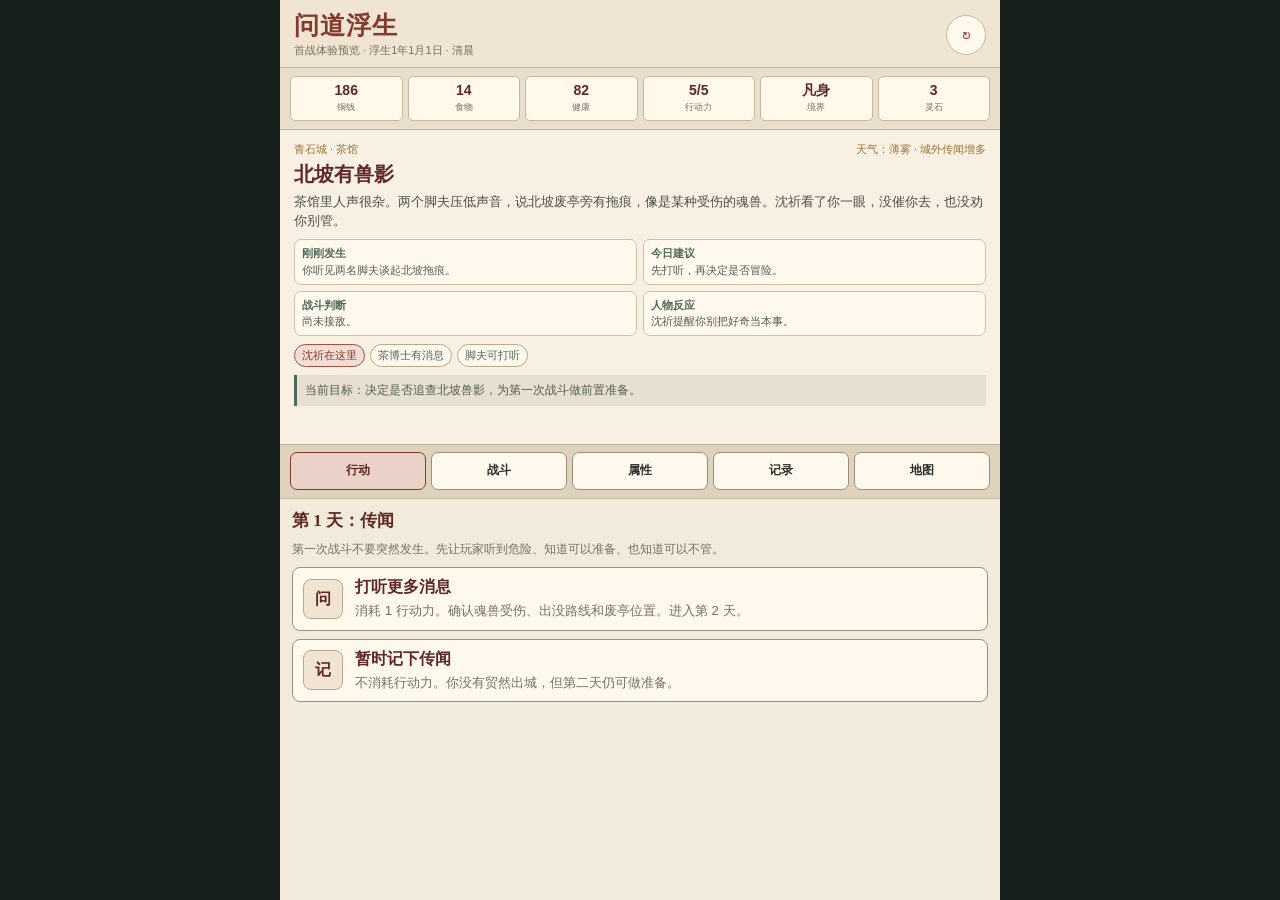
==== wendao-combat-preview.html @ 8205c3b3 "Add combat preview page" ====
<!doctype html>
<html lang="zh-CN">
<head>
<meta charset="utf-8">
<meta name="viewport" content="width=device-width,initial-scale=1,viewport-fit=cover">
<title>问道浮生 · 首战体验预览</title>
<style>
:root{
  --paper:#f2eadb;
  --paper2:#e4d7c1;
  --ink:#2b302c;
  --muted:#746f63;
  --red:#843a31;
  --red2:#5f2823;
  --green:#50675a;
  --line:#c6b89f;
  --gold:#9b743a;
  --good:#43634f;
  --bad:#8a3d35;
  --safe-bottom:env(safe-area-inset-bottom,0px)
}
*{box-sizing:border-box}
html,body{height:100%;overflow:hidden}
body{
  margin:0;
  background:#17201c;
  color:var(--ink);
  font-family:"Microsoft YaHei","PingFang SC",sans-serif
}
button{font:inherit}
.shell{
  width:min(100vw,720px);
  height:100dvh;
  margin:auto;
  display:grid;
  grid-template-rows:auto auto minmax(188px,35dvh) auto 1fr;
  background:var(--paper);
  overflow:hidden
}
.top{
  display:flex;
  align-items:center;
  justify-content:space-between;
  gap:12px;
  padding:12px 14px 9px;
  border-bottom:1px solid var(--line);
  background:#efe5d2
}
.brand h1{
  margin:0;
  color:var(--red);
  font:700 25px/1.1 serif;
  letter-spacing:1px
}
.brand p{
  margin:3px 0 0;
  color:var(--muted);
  font-size:11px
}
.menu{
  width:40px;
  height:40px;
  border:1px solid var(--line);
  border-radius:50%;
  background:#fff9ed;
  color:var(--red);
  font-size:18px
}
.status{
  display:grid;
  grid-template-columns:repeat(6,1fr);
  gap:5px;
  padding:8px 10px;
  border-bottom:1px solid var(--line);
  background:#eadfcd
}
.stat{
  min-width:0;
  padding:6px 2px;
  border:1px solid var(--line);
  border-radius:5px;
  background:#fff8eb;
  text-align:center
}
.stat b{
  display:block;
  color:var(--red2);
  font-size:14px;
  line-height:1.1;
  white-space:nowrap
}
.stat span{
  display:block;
  margin-top:3px;
  color:var(--muted);
  font-size:9px
}
.scene{
  min-height:0;
  padding:12px 14px 11px;
  border-bottom:1px solid var(--line);
  background:#f8f0e3;
  overflow:hidden
}
.scene-head{
  display:flex;
  justify-content:space-between;
  gap:8px;
  margin-bottom:5px;
  color:var(--gold);
  font-size:11px
}
.scene h2{
  margin:0 0 6px;
  color:var(--red2);
  font:600 20px/1.2 serif
}
.scene-text{
  max-height:58px;
  overflow:hidden;
  color:#4a4e48;
  font-size:13px;
  line-height:1.5
}
.scene-grid{
  display:grid;
  grid-template-columns:1fr 1fr;
  gap:6px;
  margin-top:8px
}
.info-pill{
  padding:6px 7px;
  border:1px solid #d0c0a7;
  border-radius:7px;
  background:#fff9ed;
  color:#555b53;
  font-size:11px;
  line-height:1.35
}
.info-pill b{
  display:block;
  margin-bottom:2px;
  color:var(--green)
}
.people{
  display:flex;
  flex-wrap:wrap;
  gap:5px;
  margin-top:8px
}
.chip{
  padding:3px 7px;
  border:1px solid #bba98b;
  border-radius:99px;
  background:#fff9ed;
  color:var(--green);
  font-size:11px
}
.chip.hot{
  border-color:#a35042;
  color:#8a342c;
  background:#f1ded4
}
.goal{
  margin-top:8px;
  padding:7px 8px;
  border-left:3px solid var(--green);
  background:#e7dfcf;
  color:#4f5b52;
  font-size:12px;
  line-height:1.4
}
.tabs{
  display:grid;
  grid-template-columns:repeat(5,1fr);
  gap:5px;
  padding:7px 10px 8px;
  border-bottom:1px solid var(--line);
  background:#ded2bd
}
.tab{
  min-height:38px;
  border:1px solid #9c8f78;
  border-radius:7px;
  background:#fff9ed;
  color:var(--ink);
  font-weight:700;
  font-size:12px
}
.tab.active{
  border-color:var(--red);
  background:#ead2c8;
  color:var(--red2)
}
.panel{
  min-height:0;
  padding:10px 12px calc(10px + var(--safe-bottom));
  overflow:auto;
  background:var(--paper)
}
.panel h3{
  margin:0 0 8px;
  color:var(--red2);
  font:600 17px serif
}
.panel-desc{
  margin:0 0 9px;
  color:var(--muted);
  font-size:12px;
  line-height:1.55
}
.card{
  margin-bottom:8px;
  padding:10px;
  border:1px solid var(--line);
  border-radius:8px;
  background:#fff9ed
}
.card b{
  display:block;
  margin-bottom:4px;
  color:var(--red2);
  font-size:14px
}
.card small{
  color:var(--muted);
  line-height:1.5
}
.choice{
  width:100%;
  display:grid;
  grid-template-columns:42px 1fr;
  gap:10px;
  align-items:center;
  min-height:58px;
  margin-bottom:8px;
  padding:9px 10px;
  border:1px solid #9b907d;
  border-radius:8px;
  background:#fff9ed;
  text-align:left
}
.choice:active{transform:translateY(1px);background:#f3e3d1}
.choice:disabled{
  opacity:.55;
  filter:grayscale(.2)
}
.icon{
  display:grid;
  place-items:center;
  width:40px;
  height:40px;
  border:1px solid #b9a98c;
  border-radius:8px;
  background:#f1e4d2;
  color:var(--red2);
  font-weight:700
}
.choice strong{
  display:block;
  color:var(--red2)
}
.choice small{
  display:block;
  margin-top:3px;
  color:var(--muted);
  line-height:1.45
}
.factor{
  display:grid;
  grid-template-columns:52px 1fr;
  gap:8px;
  margin-bottom:6px;
  font-size:12px;
  line-height:1.45
}
.factor span{
  color:#fff;
  text-align:center;
  border-radius:99px;
  padding:2px 6px
}
.plus span{background:var(--good)}
.minus span{background:var(--bad)}
.attrs{
  display:grid;
  grid-template-columns:repeat(3,1fr);
  gap:6px
}
.attr{
  padding:7px 5px;
  border:1px solid #d0c0a7;
  border-radius:7px;
  background:#fff9ed;
  text-align:center
}
.attr b{display:block;color:var(--red2)}
.attr span{font-size:10px;color:var(--muted)}
@media(max-height:700px){
  .shell{grid-template-rows:auto auto minmax(168px,32dvh) auto 1fr}
  .scene-text{max-height:42px}
  .info-pill{padding:5px 6px;font-size:10px}
  .brand h1{font-size:22px}
  .tabs{padding-top:6px;padding-bottom:7px}
}
</style>
</head>
<body>
<main class="shell">
  <header class="top">
    <div class="brand">
      <h1>问道浮生</h1>
      <p id="subtitle">首战体验预览 · 浮生1年1月1日 · 清晨</p>
    </div>
    <button class="menu" id="resetBtn" aria-label="重置">↻</button>
  </header>

  <section class="status" id="status"></section>

  <section class="scene">
    <div class="scene-head">
      <span id="place">青石城 · 茶馆</span>
      <span id="weather">天气：薄雾 · 城外传闻增多</span>
    </div>
    <h2 id="sceneTitle">北坡有兽影</h2>
    <div class="scene-text" id="sceneText"></div>
    <div class="scene-grid">
      <div class="info-pill"><b>刚刚发生</b><span id="lastEvent">你听见两名脚夫谈起北坡拖痕。</span></div>
      <div class="info-pill"><b>今日建议</b><span id="suggestion">先打听，再决定是否冒险。</span></div>
      <div class="info-pill"><b>战斗判断</b><span id="odds">尚未接敌。</span></div>
      <div class="info-pill"><b>人物反应</b><span id="npcReaction">沈祈提醒你别把好奇当本事。</span></div>
    </div>
    <div class="people" id="people"></div>
    <div class="goal" id="goal">当前目标：在三天内完成一次可理解的战斗，从准备、接敌到结算。</div>
  </section>

  <nav class="tabs">
    <button class="tab active" data-tab="action">行动</button>
    <button class="tab" data-tab="battle">战斗</button>
    <button class="tab" data-tab="person">属性</button>
    <button class="tab" data-tab="journal">记录</button>
    <button class="tab" data-tab="map">地图</button>
  </nav>

  <section class="panel" id="panel"></section>
</main>

<script>
const state = {
  day: 1,
  ap: 5,
  money: 186,
  food: 14,
  health: 82,
  realm: "凡身",
  spirit: 3,
  tab: "action",
  stage: "rumor",
  prep: {
    intel: false,
    armor: false,
    companion: false,
    terrain: false,
    practice: false,
    soothed: false
  },
  attrs: {
    hp: 82,
    physical: 17,
    magic: 8,
    defense: 11,
    wisdom: 13,
    stealth: 12,
    social: 14,
    body: 16,
    mind: 12
  },
  log: [
    "茶馆脚夫说：北坡草木被压出一道弧形拖痕，不像寻常野兽。"
  ],
  result: null
};

const $ = (id) => document.getElementById(id);

function statusLabel(){
  return [
    ["铜钱", state.money],
    ["食物", state.food],
    ["健康", state.health],
    ["行动力", `${state.ap}/5`],
    ["境界", state.realm],
    ["灵石", state.spirit]
  ].map(([label,value]) => `<div class="stat"><b>${value}</b><span>${label}</span></div>`).join("");
}

function setTab(tab){
  state.tab = tab;
  render();
}

function addLog(text){
  state.log.unshift(text);
  state.log = state.log.slice(0, 8);
  $("lastEvent").textContent = text;
}

function spendAp(cost){
  if(state.ap < cost){
    addLog("行动力不足。这个预览页不做挨饿和睡觉循环，你可以点右上角重置。");
    return false;
  }
  state.ap -= cost;
  return true;
}

function nextDay(){
  state.day += 1;
  state.ap = 5;
  state.food -= 2;
  state.health = Math.max(60, state.health - 1);
}

function choosePrep(kind){
  if(kind === "intel"){
    if(!spendAp(1)) return;
    state.prep.intel = true;
    state.money += 2;
    addLog("你向脚夫和茶博士追问细节，确认兽影受了伤，常从北坡废亭旁经过。");
    $("suggestion").textContent = "已获得情报。明日可准备装备或约人同行。";
    nextDay();
    state.stage = "prepare";
  }
  if(kind === "ignore"){
    addLog("你没有立刻追查，只把北坡兽影记在心里。沈祈说：活着比逞强重要。");
    nextDay();
    state.stage = "prepare";
  }
  if(kind === "armor"){
    if(state.money < 38) return;
    if(!spendAp(1)) return;
    state.money -= 38;
    state.prep.armor = true;
    state.attrs.defense += 4;
    addLog("你买下一件旧锁甲。它不体面，但能挡住山兽第一下撞击。");
  }
  if(kind === "companion"){
    if(!spendAp(1)) return;
    state.prep.companion = true;
    addLog("沈祈答应同行。他不替你冒死，但会在你失手时拉你一把。");
  }
  if(kind === "terrain"){
    if(!spendAp(1)) return;
    state.prep.terrain = true;
    addLog("你提前绕到北坡废亭，发现一段塌墙正好能阻住突进。");
  }
  if(kind === "practice"){
    if(!spendAp(1)) return;
    state.prep.practice = true;
    state.attrs.physical += 2;
    state.attrs.mind += 1;
    addLog("你练了半个时辰架势，手臂酸胀，但临敌时会稳一些。");
  }
  render();
}

function goBattle(){
  nextDay();
  state.stage = "battle";
  state.tab = "battle";
  addLog("第三日清晨，你抵达北坡。薄雾里有低沉喘息，废亭后露出一截带血的角。");
  render();
}

function battleScore(action){
  let score = 45;
  const plus = [];
  const minus = [];
  if(state.prep.intel){ score += 10; plus.push("提前打听：知道魂兽受伤和出没路线 +10"); }
  if(state.prep.terrain){ score += 12; plus.push("观察地形：可借塌墙限制突进 +12"); }
  if(state.prep.armor){ score += 8; plus.push("旧锁甲：减少第一轮受伤风险 +8"); }
  if(state.prep.companion){ score += 10; plus.push("沈祈同行：失手时有人接应 +10"); }
  if(state.prep.practice){ score += 6; plus.push("临战练习：架势更稳 +6"); }
  if(action === "stand"){ score += 7; plus.push("正面迎击：兵修基础对突进目标略有优势 +7"); }
  if(action === "ambush"){
    score += state.prep.terrain ? 12 : 3;
    plus.push(state.prep.terrain ? "设伏：地形准备完整 +12" : "临时设伏：准备不足，仅有小幅优势 +3");
  }
  if(action === "soothe"){
    score += state.attrs.social >= 14 ? 8 : 0;
    score += state.prep.intel ? 5 : -6;
    if(state.attrs.social >= 14) plus.push("社交较高：语气稳定，敌意下降 +8");
    if(state.prep.intel) plus.push("知道它受伤：安抚方向正确 +5");
    else minus.push("不了解伤势：靠近时判断不准 -6");
  }
  if(action === "run"){
    score = 70 + (state.prep.companion ? 8 : 0);
    plus.push("主动撤离：目标改为保命，成功率较高");
  }
  if(state.health < 75){ score -= 8; minus.push("健康偏低：动作迟缓 -8"); }
  if(!state.prep.armor && action !== "run"){ score -= 7; minus.push("防具简陋：被撞伤风险增加 -7"); }
  if(action === "stand" && !state.prep.terrain){ score -= 5; minus.push("没有控场准备：硬接突进更危险 -5"); }
  score = Math.max(15, Math.min(95, score));
  return {score, plus, minus};
}

function resolveBattle(action){
  const data = battleScore(action);
  let title = "";
  let text = "";
  let reward = "";
  if(action === "run"){
    title = "撤离成功";
    text = "你没有逞强，沿着来路慢慢退下山坡。魂兽没有追出太远，只在雾里发出低吼。";
    reward = "保住健康，获得北坡危险情报。沈祈认可你的谨慎。";
    state.health -= 1;
  } else if(data.score >= 75){
    title = "小胜";
    text = action === "soothe"
      ? "你没有先动手，而是用低声和缓的语气绕开它的伤口。魂兽最终退入林中，留下几片带灵气的鳞。"
      : "你抓住它突进后的停顿，借塌墙和武器逼退了它。它没有死，却记住了你的气息。";
    reward = "获得魂兽鳞片、北坡线索、修为进度 +8。沈祈对你的判断更信任。";
    state.spirit += 1;
  } else if(data.score >= 50){
    title = "险胜";
    text = "你挡住了最危险的一次冲撞，但手臂被震得发麻。魂兽拖着伤腿逃走，地上留下一道奇怪的黑色血痕。";
    reward = "健康 -8，获得黑血线索、修为进度 +5。沈祈会劝你下次先准备药。";
    state.health -= 8;
  } else {
    title = "被救";
    text = "你判断慢了一步，魂兽从雾中撞来。沈祈把你拖到塌墙后，才避开第二次扑击。";
    reward = "健康 -16，欠沈祈一次人情。获得失败情报：凡身硬拼城外异兽很危险。";
    state.health -= 16;
  }
  state.health = Math.max(20, state.health);
  state.result = {title, text, reward, score:data.score, plus:data.plus, minus:data.minus, action};
  state.stage = "done";
  state.tab = "battle";
  addLog(`${title}：${reward}`);
  render();
}

function sceneCopy(){
  if(state.stage === "rumor"){
    return {
      place:"青石城 · 茶馆",
      title:"北坡有兽影",
      text:"茶馆里人声很杂。两个脚夫压低声音，说北坡废亭旁有拖痕，像是某种受伤的魂兽。沈祈看了你一眼，没催你去，也没劝你别管。",
      suggestion:"先打听，再决定是否冒险。",
      odds:"尚未接敌。",
      reaction:"沈祈提醒你别把好奇当本事。",
      goal:"当前目标：决定是否追查北坡兽影，为第一次战斗做前置准备。",
      people:["沈祈在这里","茶博士有消息","脚夫可打听"]
    };
  }
  if(state.stage === "prepare"){
    return {
      place:"青石城 · 市集",
      title:"出城前的准备",
      text:"北坡离城不远，但雾天容易迷路。你可以花钱买旧锁甲，也可以找沈祈同行，或者提前去废亭附近看地形。准备越多，战斗时越容易看懂胜负原因。",
      suggestion:"建议至少做一项准备，再前往北坡。",
      odds:"准备会改变最终成功率。",
      reaction:state.prep.companion ? "沈祈已答应同行。" : "沈祈在等你开口。",
      goal:"当前目标：用有限行动力选择战斗前准备，然后进入第三日首战。",
      people:["沈祈可同行","铁匠卖旧锁甲","猎户知道山路"]
    };
  }
  if(state.stage === "battle"){
    return {
      place:"城外 · 北坡废亭",
      title:"薄雾中的喘息",
      text:"废亭半塌，墙根有新鲜血迹。一只地武魂兽伏在雾里，肩背随呼吸起伏。它受伤了，但受伤的兽也最容易发狂。",
      suggestion:"选择战斗方式前，先看优势和劣势。",
      odds:"不同选择会调用不同属性。",
      reaction:state.prep.companion ? "沈祈低声说：我看你手势，必要时拉你。" : "这里没有同伴接应。",
      goal:"当前目标：完成第一次冲突判定，观察战斗反馈是否足够清楚。",
      people:["受伤地武魂兽","北坡废亭","退路尚可"]
    };
  }
  return {
    place:"城外 · 北坡归途",
    title:state.result.title,
    text:state.result.text,
    suggestion:"战斗结束后应把结果带回经营、关系、修行和任务。",
    odds:`本次判定：${state.result.score}%`,
    reaction:state.result.reward,
    goal:"当前目标已完成：一次首战体验从传闻、准备、接敌到结算完整闭环。",
    people:["沈祈有后续对话","魂兽线索已记录","可返回青石城"]
  };
}

function renderScene(){
  const s = sceneCopy();
  $("subtitle").textContent = `首战体验预览 · 浮生1年1月${state.day}日 · ${state.day < 3 ? "清晨" : "薄雾"}`;
  $("place").textContent = s.place;
  $("sceneTitle").textContent = s.title;
  $("sceneText").textContent = s.text;
  $("suggestion").textContent = s.suggestion;
  $("odds").textContent = s.odds;
  $("npcReaction").textContent = s.reaction;
  $("goal").textContent = s.goal;
  $("people").innerHTML = s.people.map((p,i)=>`<span class="chip ${i===0 ? "hot" : ""}">${p}</span>`).join("");
}

function renderActionPanel(){
  if(state.stage === "rumor"){
    return `
      <h3>第 1 天：传闻</h3>
      <p class="panel-desc">第一次战斗不要突然发生。先让玩家听到危险、知道可以准备、也知道可以不管。</p>
      <button class="choice" onclick="choosePrep('intel')"><span class="icon">问</span><span><strong>打听更多消息</strong><small>消耗 1 行动力。确认魂兽受伤、出没路线和废亭位置。进入第 2 天。</small></span></button>
      <button class="choice" onclick="choosePrep('ignore')"><span class="icon">记</span><span><strong>暂时记下传闻</strong><small>不消耗行动力。你没有贸然出城，但第二天仍可做准备。</small></span></button>
    `;
  }
  if(state.stage === "prepare"){
    return `
      <h3>第 2 天：准备</h3>
      <p class="panel-desc">这里展示“经营式战斗”的核心：不是进场互砍，而是准备会改变结果。</p>
      <button class="choice" ${state.prep.armor ? "disabled" : ""} onclick="choosePrep('armor')"><span class="icon">甲</span><span><strong>买旧锁甲</strong><small>花 38 铜钱，消耗 1 行动力。防御 +4，降低受伤风险。</small></span></button>
      <button class="choice" ${state.prep.companion ? "disabled" : ""} onclick="choosePrep('companion')"><span class="icon">伴</span><span><strong>请沈祈同行</strong><small>消耗 1 行动力。失败时可能被救，也会产生关系反馈。</small></span></button>
      <button class="choice" ${state.prep.terrain ? "disabled" : ""} onclick="choosePrep('terrain')"><span class="icon">地</span><span><strong>观察北坡地形</strong><small>消耗 1 行动力。设伏、撤离和判断敌人路线会更有利。</small></span></button>
      <button class="choice" ${state.prep.practice ? "disabled" : ""} onclick="choosePrep('practice')"><span class="icon">练</span><span><strong>临战练习</strong><small>消耗 1 行动力。物理攻击 +2，心性 +1。</small></span></button>
      <button class="choice" onclick="goBattle()"><span class="icon">出</span><span><strong>前往北坡</strong><small>进入第 3 天，触发第一次战斗。准备不足也可以去，但风险更高。</small></span></button>
    `;
  }
  if(state.stage === "battle") return renderBattlePanel();
  return renderResultPanel();
}

function renderBattlePanel(){
  const stand = battleScore("stand");
  const ambush = battleScore("ambush");
  const soothe = battleScore("soothe");
  const run = battleScore("run");
  const factors = battleScore("stand");
  return `
    <h3>第 3 天：北坡兽影</h3>
    <p class="panel-desc">本页不会显示隐藏骰子，而是先告诉你影响因素。正式游戏里可以保留“最终成功率 + 优劣原因”。</p>
    <div class="card">
      <b>当前已知因素</b>
      ${factors.plus.map(x=>`<div class="factor plus"><span>优势</span><div>${x}</div></div>`).join("") || `<div class="factor plus"><span>优势</span><div>暂无明显优势。</div></div>`}
      ${factors.minus.map(x=>`<div class="factor minus"><span>劣势</span><div>${x}</div></div>`).join("") || ""}
    </div>
    <button class="choice" onclick="resolveBattle('stand')"><span class="icon">枪</span><span><strong>架势迎击</strong><small>预计 ${stand.score}%。调用体魄、物理攻击、防御。适合兵修正面对抗。</small></span></button>
    <button class="choice" onclick="resolveBattle('ambush')"><span class="icon">伏</span><span><strong>借地形设伏</strong><small>预计 ${ambush.score}%。若提前观察地形，收益明显提高。</small></span></button>
    <button class="choice" onclick="resolveBattle('soothe')"><span class="icon">和</span><span><strong>尝试安抚魂兽</strong><small>预计 ${soothe.score}%。调用社交、灵智和情报，可能开启魂兽路线。</small></span></button>
    <button class="choice" onclick="resolveBattle('run')"><span class="icon">退</span><span><strong>立刻撤离</strong><small>预计 ${run.score}%。不算胜利，但保命，也是一种经营判断。</small></span></button>
  `;
}

function renderResultPanel(){
  return `
    <h3>战斗结算</h3>
    <p class="panel-desc">重点不是“赢没赢”，而是结果带来伤势、线索、关系和下一步目标。</p>
    <div class="card">
      <b>${state.result.title} · 判定 ${state.result.score}%</b>
      <small>${state.result.text}</small>
    </div>
    <div class="card">
      <b>后续影响</b>
      <small>${state.result.reward}</small>
    </div>
    <button class="choice" onclick="setTab('journal')"><span class="icon">录</span><span><strong>查看战斗记录</strong><small>看这次事件如何进入任务、人物关系和线索簿。</small></span></button>
    <button class="choice" onclick="resetPreview()"><span class="icon">重</span><span><strong>重新体验</strong><small>换一种准备和战斗选择，比较反馈差异。</small></span></button>
  `;
}

function renderPersonPanel(){
  return `
    <h3>人物属性</h3>
    <p class="panel-desc">这个预览采用你提出的外属性六维 + 内属性三维。它们不只是展示数字，而是影响战斗选项。</p>
    <div class="card"><b>外属性六维</b><div class="attrs">
      <div class="attr"><b>${state.attrs.hp}</b><span>血量</span></div>
      <div class="attr"><b>${state.attrs.physical}</b><span>物理攻击</span></div>
      <div class="attr"><b>${state.attrs.magic}</b><span>魔法攻击</span></div>
      <div class="attr"><b>${state.attrs.defense}</b><span>防御</span></div>
      <div class="attr"><b>${state.attrs.wisdom}</b><span>灵智</span></div>
      <div class="attr"><b>${state.attrs.stealth}</b><span>潜行闪避</span></div>
    </div></div>
    <div class="card"><b>内属性三维</b><div class="attrs">
      <div class="attr"><b>${state.attrs.social}</b><span>社交</span></div>
      <div class="attr"><b>${state.attrs.body}</b><span>体魄</span></div>
      <div class="attr"><b>${state.attrs.mind}</b><span>心性</span></div>
    </div></div>
    <div class="card"><b>属性说明</b><small>体魄影响能否硬接冲撞和穿甲负担；灵智影响看懂异常血迹；心性影响临敌不乱；社交可用于安抚、求援和避免战斗。</small></div>
  `;
}

function renderJournalPanel(){
  return `
    <h3>事件记录</h3>
    <p class="panel-desc">正式游戏里，战斗结果应进入任务、人物、案件或经营系统，而不是只弹一句话。</p>
    ${state.log.map(item=>`<div class="card"><small>${item}</small></div>`).join("")}
  `;
}

function renderMapPanel(){
  return `
    <h3>地点</h3>
    <p class="panel-desc">地图页在战斗预览里只展示首战相关地点。正式游戏里可把危险度、NPC、收益和准备建议放在这里。</p>
    <div class="card"><b>青石城 · 茶馆</b><small>传闻来源。可打听城外消息，也可能遇到脚夫、商队和巡逻队。</small></div>
    <div class="card"><b>市集 · 铁匠摊</b><small>可以买到旧锁甲、短刀、木盾等前期装备。</small></div>
    <div class="card"><b>城外 · 北坡废亭</b><small>首次冲突地点。危险中等，适合测试准备、撤离和非击杀结果。</small></div>
  `;
}

function renderPanel(){
  if(state.tab === "action") return renderActionPanel();
  if(state.tab === "battle") return state.stage === "battle" ? renderBattlePanel() : (state.result ? renderResultPanel() : `<h3>战斗</h3><p class="panel-desc">还没有接敌。先在行动页推进到第 3 天。</p>`);
  if(state.tab === "person") return renderPersonPanel();
  if(state.tab === "journal") return renderJournalPanel();
  return renderMapPanel();
}

function render(){
  $("status").innerHTML = statusLabel();
  renderScene();
  document.querySelectorAll(".tab").forEach(btn => btn.classList.toggle("active", btn.dataset.tab === state.tab));
  $("panel").innerHTML = renderPanel();
}

function resetPreview(){
  location.reload();
}

document.querySelectorAll(".tab").forEach(btn => btn.addEventListener("click", () => setTab(btn.dataset.tab)));
$("resetBtn").addEventListener("click", resetPreview);
render();
</script>
</body>
</html>
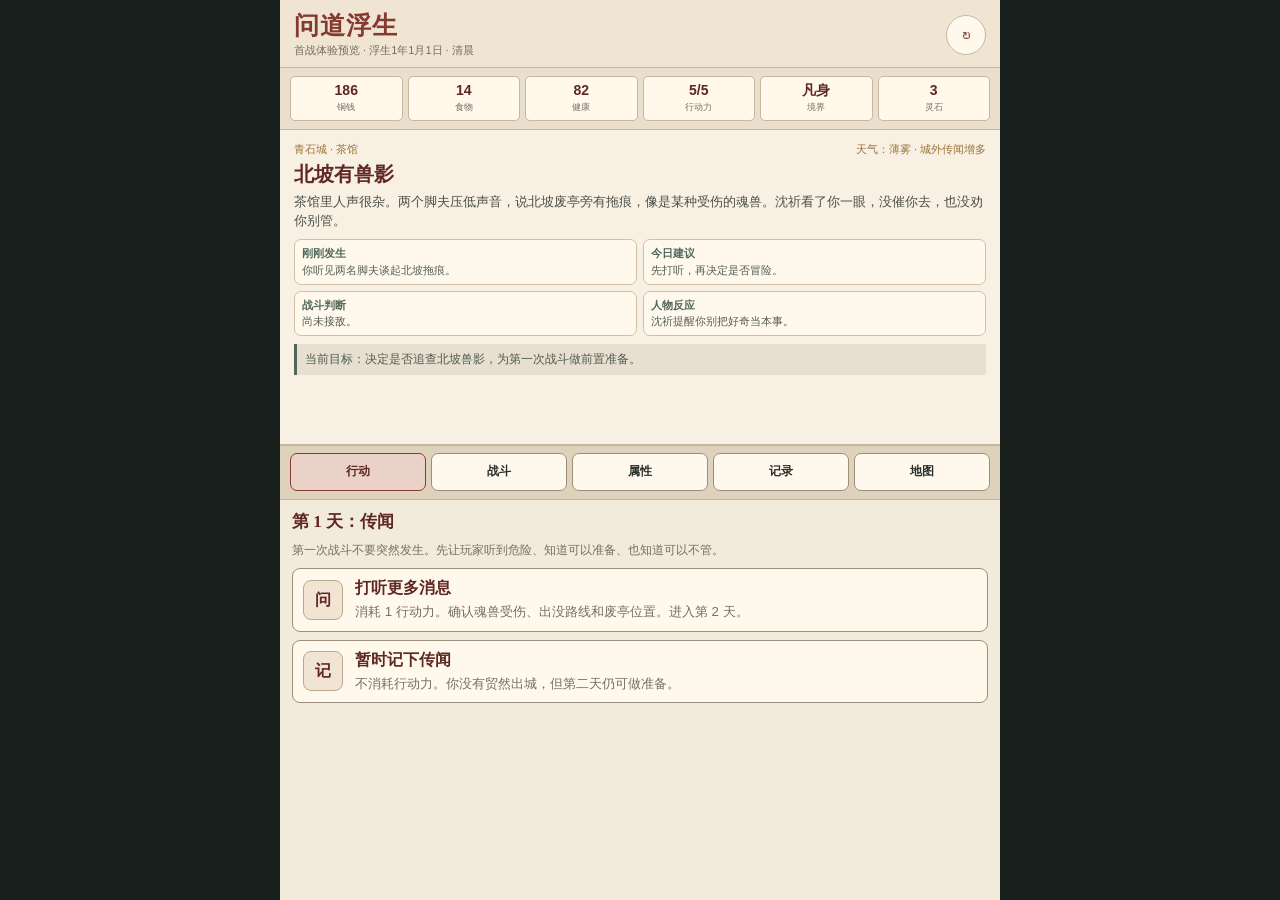
==== commit 96f0b762: "Fix combat preview tab boundary" ====
--- a/wendao-combat-preview.html
+++ b/wendao-combat-preview.html
@@ -143,7 +143,7 @@
   color:var(--green)
 }
 .people{
-  display:flex;
+  display:none;
   flex-wrap:wrap;
   gap:5px;
   margin-top:8px
@@ -176,6 +176,7 @@
   gap:5px;
   padding:7px 10px 8px;
   border-bottom:1px solid var(--line);
+  border-top:1px solid var(--line);
   background:#ded2bd
 }
 .tab{
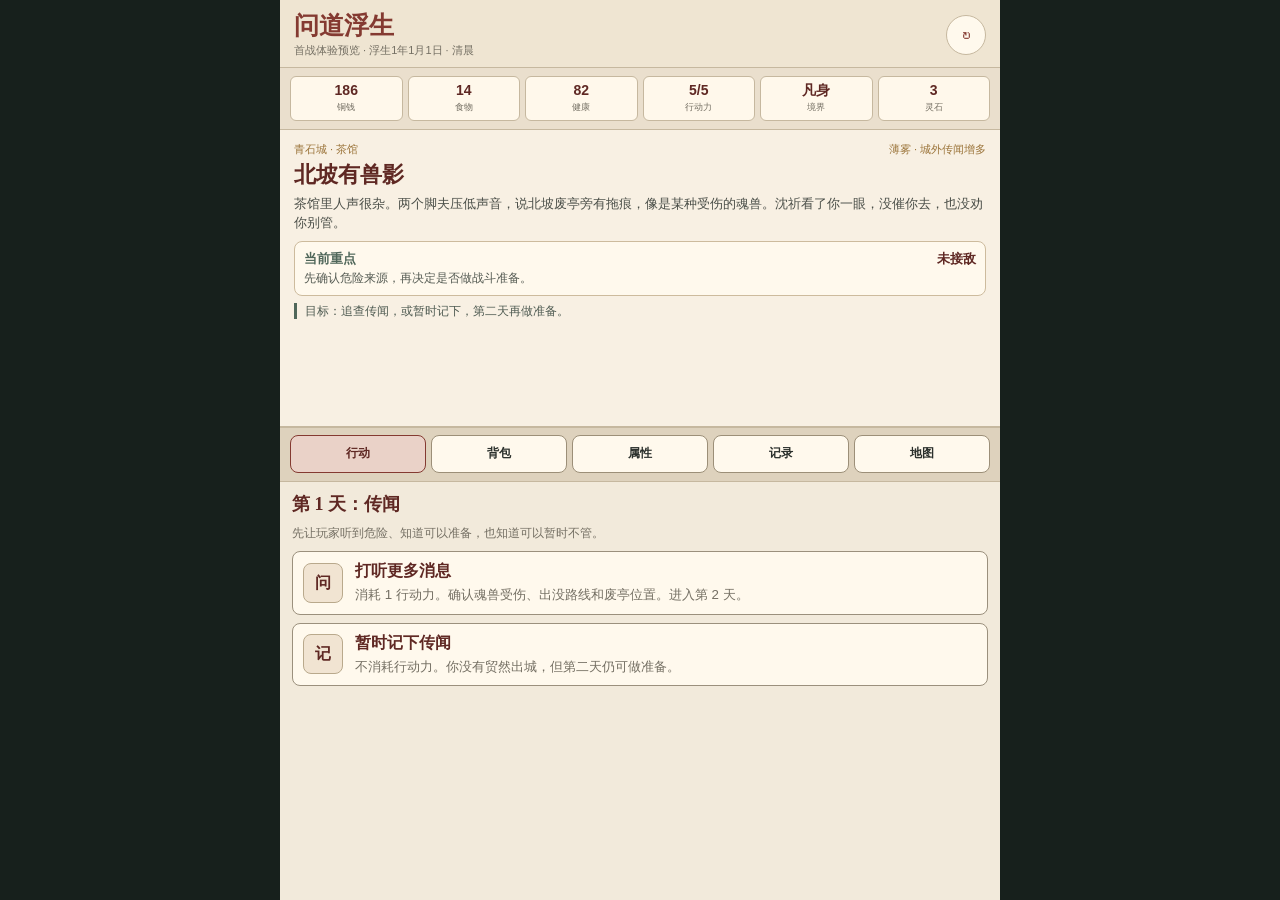
==== commit d3a05a21: "Refine combat preview information hierarchy" ====
--- a/wendao-combat-preview.html
+++ b/wendao-combat-preview.html
@@ -7,7 +7,7 @@
 <style>
 :root{
   --paper:#f2eadb;
-  --paper2:#e4d7c1;
+  --paper2:#eadfcd;
   --ink:#2b302c;
   --muted:#746f63;
   --red:#843a31;
@@ -15,9 +15,7 @@
   --green:#50675a;
   --line:#c6b89f;
   --gold:#9b743a;
-  --good:#43634f;
-  --bad:#8a3d35;
-  --safe-bottom:env(safe-area-inset-bottom,0px)
+  --safe-bottom:env(safe-area-inset-bottom,0px);
 }
 *{box-sizing:border-box}
 html,body{height:100%;overflow:hidden}
@@ -25,7 +23,7 @@
   margin:0;
   background:#17201c;
   color:var(--ink);
-  font-family:"Microsoft YaHei","PingFang SC",sans-serif
+  font-family:"Microsoft YaHei","PingFang SC",sans-serif;
 }
 button{font:inherit}
 .shell{
@@ -33,9 +31,9 @@
   height:100dvh;
   margin:auto;
   display:grid;
-  grid-template-rows:auto auto minmax(188px,35dvh) auto 1fr;
+  grid-template-rows:auto auto minmax(184px,33dvh) auto 1fr;
   background:var(--paper);
-  overflow:hidden
+  overflow:hidden;
 }
 .top{
   display:flex;
@@ -44,18 +42,17 @@
   gap:12px;
   padding:12px 14px 9px;
   border-bottom:1px solid var(--line);
-  background:#efe5d2
+  background:#efe5d2;
 }
 .brand h1{
   margin:0;
   color:var(--red);
   font:700 25px/1.1 serif;
-  letter-spacing:1px
 }
 .brand p{
   margin:3px 0 0;
   color:var(--muted);
-  font-size:11px
+  font-size:11px;
 }
 .menu{
   width:40px;
@@ -64,7 +61,7 @@
   border-radius:50%;
   background:#fff9ed;
   color:var(--red);
-  font-size:18px
+  font-size:18px;
 }
 .status{
   display:grid;
@@ -72,35 +69,35 @@
   gap:5px;
   padding:8px 10px;
   border-bottom:1px solid var(--line);
-  background:#eadfcd
+  background:var(--paper2);
 }
 .stat{
   min-width:0;
   padding:6px 2px;
   border:1px solid var(--line);
-  border-radius:5px;
+  border-radius:6px;
   background:#fff8eb;
-  text-align:center
+  text-align:center;
 }
 .stat b{
   display:block;
   color:var(--red2);
   font-size:14px;
   line-height:1.1;
-  white-space:nowrap
+  white-space:nowrap;
 }
 .stat span{
   display:block;
   margin-top:3px;
   color:var(--muted);
-  font-size:9px
+  font-size:9px;
 }
 .scene{
   min-height:0;
   padding:12px 14px 11px;
   border-bottom:1px solid var(--line);
   background:#f8f0e3;
-  overflow:hidden
+  overflow:hidden;
 }
 .scene-head{
   display:flex;
@@ -108,124 +105,115 @@
   gap:8px;
   margin-bottom:5px;
   color:var(--gold);
-  font-size:11px
+  font-size:11px;
 }
 .scene h2{
   margin:0 0 6px;
   color:var(--red2);
-  font:600 20px/1.2 serif
+  font:600 22px/1.18 serif;
 }
 .scene-text{
+  color:#4a4e48;
+  font-size:13px;
+  line-height:1.5;
   max-height:58px;
   overflow:hidden;
-  color:#4a4e48;
+}
+.scene-summary{
+  display:grid;
+  grid-template-columns:1fr auto;
+  gap:8px;
+  align-items:start;
+  margin-top:8px;
+  padding:8px 9px;
+  border:1px solid #cdbb9d;
+  border-radius:8px;
+  background:#fff9ed;
+}
+.scene-summary b{
+  display:block;
+  margin-bottom:2px;
+  color:var(--green);
   font-size:13px;
-  line-height:1.5
-}
-.scene-grid{
-  display:grid;
-  grid-template-columns:1fr 1fr;
-  gap:6px;
-  margin-top:8px
-}
-.info-pill{
-  padding:6px 7px;
-  border:1px solid #d0c0a7;
-  border-radius:7px;
-  background:#fff9ed;
+}
+.scene-summary span{
+  display:block;
   color:#555b53;
-  font-size:11px;
-  line-height:1.35
-}
-.info-pill b{
-  display:block;
-  margin-bottom:2px;
-  color:var(--green)
-}
-.people{
-  display:none;
-  flex-wrap:wrap;
-  gap:5px;
-  margin-top:8px
-}
-.chip{
-  padding:3px 7px;
-  border:1px solid #bba98b;
-  border-radius:99px;
-  background:#fff9ed;
-  color:var(--green);
-  font-size:11px
-}
-.chip.hot{
-  border-color:#a35042;
-  color:#8a342c;
-  background:#f1ded4
+  font-size:12px;
+  line-height:1.4;
+}
+.scene-summary em{
+  font-style:normal;
+  color:var(--red2);
+  font-weight:700;
+  font-size:13px;
+  white-space:nowrap;
 }
 .goal{
-  margin-top:8px;
-  padding:7px 8px;
+  margin-top:7px;
+  padding-left:8px;
   border-left:3px solid var(--green);
-  background:#e7dfcf;
   color:#4f5b52;
   font-size:12px;
-  line-height:1.4
+  line-height:1.4;
 }
 .tabs{
   display:grid;
   grid-template-columns:repeat(5,1fr);
   gap:5px;
   padding:7px 10px 8px;
+  border-top:1px solid var(--line);
   border-bottom:1px solid var(--line);
-  border-top:1px solid var(--line);
-  background:#ded2bd
+  background:#ded2bd;
 }
 .tab{
   min-height:38px;
   border:1px solid #9c8f78;
-  border-radius:7px;
+  border-radius:8px;
   background:#fff9ed;
   color:var(--ink);
   font-weight:700;
-  font-size:12px
+  font-size:12px;
 }
 .tab.active{
   border-color:var(--red);
   background:#ead2c8;
-  color:var(--red2)
+  color:var(--red2);
 }
 .panel{
   min-height:0;
   padding:10px 12px calc(10px + var(--safe-bottom));
   overflow:auto;
-  background:var(--paper)
+  background:var(--paper);
 }
 .panel h3{
   margin:0 0 8px;
   color:var(--red2);
-  font:600 17px serif
+  font:600 18px serif;
 }
 .panel-desc{
   margin:0 0 9px;
   color:var(--muted);
   font-size:12px;
-  line-height:1.55
-}
-.card{
+  line-height:1.55;
+}
+.card,.timeline-item{
   margin-bottom:8px;
   padding:10px;
   border:1px solid var(--line);
   border-radius:8px;
-  background:#fff9ed
-}
-.card b{
+  background:#fff9ed;
+}
+.card b,.timeline-item b{
   display:block;
   margin-bottom:4px;
   color:var(--red2);
-  font-size:14px
-}
-.card small{
+  font-size:14px;
+}
+.card small,.timeline-item small{
+  display:block;
   color:var(--muted);
-  line-height:1.5
+  line-height:1.5;
 }
 .choice{
   width:100%;
@@ -239,13 +227,10 @@
   border:1px solid #9b907d;
   border-radius:8px;
   background:#fff9ed;
-  text-align:left
+  text-align:left;
 }
 .choice:active{transform:translateY(1px);background:#f3e3d1}
-.choice:disabled{
-  opacity:.55;
-  filter:grayscale(.2)
-}
+.choice:disabled{opacity:.55}
 .icon{
   display:grid;
   place-items:center;
@@ -255,17 +240,17 @@
   border-radius:8px;
   background:#f1e4d2;
   color:var(--red2);
-  font-weight:700
+  font-weight:700;
 }
 .choice strong{
   display:block;
-  color:var(--red2)
+  color:var(--red2);
 }
 .choice small{
   display:block;
   margin-top:3px;
   color:var(--muted);
-  line-height:1.45
+  line-height:1.45;
 }
 .factor{
   display:grid;
@@ -273,34 +258,35 @@
   gap:8px;
   margin-bottom:6px;
   font-size:12px;
-  line-height:1.45
+  line-height:1.45;
 }
 .factor span{
   color:#fff;
   text-align:center;
   border-radius:99px;
-  padding:2px 6px
-}
-.plus span{background:var(--good)}
-.minus span{background:var(--bad)}
+  padding:2px 6px;
+  background:var(--green);
+}
+.factor.minus span{background:var(--red)}
 .attrs{
   display:grid;
   grid-template-columns:repeat(3,1fr);
-  gap:6px
+  gap:6px;
 }
 .attr{
   padding:7px 5px;
   border:1px solid #d0c0a7;
   border-radius:7px;
   background:#fff9ed;
-  text-align:center
+  text-align:center;
 }
 .attr b{display:block;color:var(--red2)}
 .attr span{font-size:10px;color:var(--muted)}
 @media(max-height:700px){
-  .shell{grid-template-rows:auto auto minmax(168px,32dvh) auto 1fr}
-  .scene-text{max-height:42px}
-  .info-pill{padding:5px 6px;font-size:10px}
+  .shell{grid-template-rows:auto auto minmax(166px,30dvh) auto 1fr}
+  .scene h2{font-size:20px}
+  .scene-text{max-height:40px}
+  .scene-summary{padding:6px 8px}
   .brand h1{font-size:22px}
   .tabs{padding-top:6px;padding-bottom:7px}
 }
@@ -321,23 +307,23 @@
   <section class="scene">
     <div class="scene-head">
       <span id="place">青石城 · 茶馆</span>
-      <span id="weather">天气：薄雾 · 城外传闻增多</span>
+      <span id="sceneMeta">薄雾 · 城外传闻增多</span>
     </div>
     <h2 id="sceneTitle">北坡有兽影</h2>
     <div class="scene-text" id="sceneText"></div>
-    <div class="scene-grid">
-      <div class="info-pill"><b>刚刚发生</b><span id="lastEvent">你听见两名脚夫谈起北坡拖痕。</span></div>
-      <div class="info-pill"><b>今日建议</b><span id="suggestion">先打听，再决定是否冒险。</span></div>
-      <div class="info-pill"><b>战斗判断</b><span id="odds">尚未接敌。</span></div>
-      <div class="info-pill"><b>人物反应</b><span id="npcReaction">沈祈提醒你别把好奇当本事。</span></div>
+    <div class="scene-summary">
+      <div>
+        <b id="summaryTitle">当前重点</b>
+        <span id="summaryText">先确认危险来源，再决定是否做战斗准备。</span>
+      </div>
+      <em id="summaryTag">未接敌</em>
     </div>
-    <div class="people" id="people"></div>
-    <div class="goal" id="goal">当前目标：在三天内完成一次可理解的战斗，从准备、接敌到结算。</div>
+    <div class="goal" id="goal">目标：在三天内完成一次从传闻、准备、接敌到结算的首战体验。</div>
   </section>
 
   <nav class="tabs">
     <button class="tab active" data-tab="action">行动</button>
-    <button class="tab" data-tab="battle">战斗</button>
+    <button class="tab" data-tab="bag">背包</button>
     <button class="tab" data-tab="person">属性</button>
     <button class="tab" data-tab="journal">记录</button>
     <button class="tab" data-tab="map">地图</button>
@@ -357,32 +343,14 @@
   spirit: 3,
   tab: "action",
   stage: "rumor",
-  prep: {
-    intel: false,
-    armor: false,
-    companion: false,
-    terrain: false,
-    practice: false,
-    soothed: false
-  },
-  attrs: {
-    hp: 82,
-    physical: 17,
-    magic: 8,
-    defense: 11,
-    wisdom: 13,
-    stealth: 12,
-    social: 14,
-    body: 16,
-    mind: 12
-  },
-  log: [
-    "茶馆脚夫说：北坡草木被压出一道弧形拖痕，不像寻常野兽。"
-  ],
-  result: null
+  prep:{intel:false, armor:false, companion:false, terrain:false, practice:false},
+  attrs:{hp:82, physical:17, magic:8, defense:11, wisdom:13, stealth:12, social:14, body:16, mind:12},
+  items:["干粮 x2"],
+  log:["茶馆脚夫说：北坡草木被压出一道弧形拖痕，不像寻常野兽。"],
+  result:null
 };
 
-const $ = (id) => document.getElementById(id);
+const $ = id => document.getElementById(id);
 
 function statusLabel(){
   return [
@@ -395,20 +363,14 @@
   ].map(([label,value]) => `<div class="stat"><b>${value}</b><span>${label}</span></div>`).join("");
 }
 
-function setTab(tab){
-  state.tab = tab;
-  render();
-}
-
 function addLog(text){
   state.log.unshift(text);
   state.log = state.log.slice(0, 8);
-  $("lastEvent").textContent = text;
 }
 
 function spendAp(cost){
   if(state.ap < cost){
-    addLog("行动力不足。这个预览页不做挨饿和睡觉循环，你可以点右上角重置。");
+    addLog("行动力不足。这个预览页不做睡觉循环，可以点右上角重置。");
     return false;
   }
   state.ap -= cost;
@@ -427,13 +389,12 @@
     if(!spendAp(1)) return;
     state.prep.intel = true;
     state.money += 2;
-    addLog("你向脚夫和茶博士追问细节，确认兽影受了伤，常从北坡废亭旁经过。");
-    $("suggestion").textContent = "已获得情报。明日可准备装备或约人同行。";
+    addLog("你追问脚夫和茶博士，确认魂兽受伤，常从北坡废亭旁经过。");
     nextDay();
     state.stage = "prepare";
   }
   if(kind === "ignore"){
-    addLog("你没有立刻追查，只把北坡兽影记在心里。沈祈说：活着比逞强重要。");
+    addLog("你暂时记下传闻，没有贸然出城。沈祈说：活着比逞强重要。");
     nextDay();
     state.stage = "prepare";
   }
@@ -443,6 +404,7 @@
     state.money -= 38;
     state.prep.armor = true;
     state.attrs.defense += 4;
+    state.items.push("旧锁甲 x1");
     addLog("你买下一件旧锁甲。它不体面，但能挡住山兽第一下撞击。");
   }
   if(kind === "companion"){
@@ -453,7 +415,7 @@
   if(kind === "terrain"){
     if(!spendAp(1)) return;
     state.prep.terrain = true;
-    addLog("你提前绕到北坡废亭，发现一段塌墙正好能阻住突进。");
+    addLog("你提前看过北坡废亭，发现一段塌墙正好能阻住突进。");
   }
   if(kind === "practice"){
     if(!spendAp(1)) return;
@@ -468,7 +430,6 @@
 function goBattle(){
   nextDay();
   state.stage = "battle";
-  state.tab = "battle";
   addLog("第三日清晨，你抵达北坡。薄雾里有低沉喘息，废亭后露出一截带血的角。");
   render();
 }
@@ -482,111 +443,111 @@
   if(state.prep.armor){ score += 8; plus.push("旧锁甲：减少第一轮受伤风险 +8"); }
   if(state.prep.companion){ score += 10; plus.push("沈祈同行：失手时有人接应 +10"); }
   if(state.prep.practice){ score += 6; plus.push("临战练习：架势更稳 +6"); }
-  if(action === "stand"){ score += 7; plus.push("正面迎击：兵修基础对突进目标略有优势 +7"); }
+  if(action === "stand"){ score += 7; plus.push("架势迎击：兵修对突进目标略有优势 +7"); }
   if(action === "ambush"){
     score += state.prep.terrain ? 12 : 3;
-    plus.push(state.prep.terrain ? "设伏：地形准备完整 +12" : "临时设伏：准备不足，仅有小幅优势 +3");
+    plus.push(state.prep.terrain ? "借地形设伏：准备完整 +12" : "临时设伏：准备不足 +3");
   }
   if(action === "soothe"){
     score += state.attrs.social >= 14 ? 8 : 0;
     score += state.prep.intel ? 5 : -6;
-    if(state.attrs.social >= 14) plus.push("社交较高：语气稳定，敌意下降 +8");
+    if(state.attrs.social >= 14) plus.push("社交较高：敌意下降 +8");
     if(state.prep.intel) plus.push("知道它受伤：安抚方向正确 +5");
-    else minus.push("不了解伤势：靠近时判断不准 -6");
+    else minus.push("不了解伤势：靠近判断不准 -6");
   }
   if(action === "run"){
     score = 70 + (state.prep.companion ? 8 : 0);
     plus.push("主动撤离：目标改为保命，成功率较高");
   }
   if(state.health < 75){ score -= 8; minus.push("健康偏低：动作迟缓 -8"); }
-  if(!state.prep.armor && action !== "run"){ score -= 7; minus.push("防具简陋：被撞伤风险增加 -7"); }
+  if(!state.prep.armor && action !== "run"){ score -= 7; minus.push("防具简陋：受伤风险增加 -7"); }
   if(action === "stand" && !state.prep.terrain){ score -= 5; minus.push("没有控场准备：硬接突进更危险 -5"); }
-  score = Math.max(15, Math.min(95, score));
-  return {score, plus, minus};
+  return {score:Math.max(15, Math.min(95, score)), plus, minus};
 }
 
 function resolveBattle(action){
   const data = battleScore(action);
-  let title = "";
-  let text = "";
-  let reward = "";
+  let title, text, reward, after;
   if(action === "run"){
     title = "撤离成功";
-    text = "你没有逞强，沿着来路慢慢退下山坡。魂兽没有追出太远，只在雾里发出低吼。";
-    reward = "保住健康，获得北坡危险情报。沈祈认可你的谨慎。";
+    text = "你没有逞强，沿着来路慢慢退下山坡。魂兽没有追出太远，只在雾里低吼。";
+    reward = "保住健康，获得北坡危险情报。";
+    after = "沈祈认可你的谨慎。";
     state.health -= 1;
   } else if(data.score >= 75){
     title = "小胜";
     text = action === "soothe"
-      ? "你没有先动手，而是用低声和缓的语气绕开它的伤口。魂兽最终退入林中，留下几片带灵气的鳞。"
+      ? "你没有先动手，而是绕开它的伤口低声安抚。魂兽最终退入林中，留下几片带灵气的鳞。"
       : "你抓住它突进后的停顿，借塌墙和武器逼退了它。它没有死，却记住了你的气息。";
-    reward = "获得魂兽鳞片、北坡线索、修为进度 +8。沈祈对你的判断更信任。";
+    reward = "获得魂兽鳞片、北坡线索、修为进度 +8。";
+    after = "沈祈对你的判断更信任。";
     state.spirit += 1;
+    state.items.push("魂兽鳞片 x1", "北坡线索 x1");
   } else if(data.score >= 50){
     title = "险胜";
-    text = "你挡住了最危险的一次冲撞，但手臂被震得发麻。魂兽拖着伤腿逃走，地上留下一道奇怪的黑色血痕。";
-    reward = "健康 -8，获得黑血线索、修为进度 +5。沈祈会劝你下次先准备药。";
+    text = "你挡住最危险的一次冲撞，但手臂被震得发麻。魂兽拖着伤腿逃走，地上留下一道黑色血痕。";
+    reward = "健康 -8，获得黑血线索、修为进度 +5。";
+    after = "沈祈会劝你下次先准备药。";
     state.health -= 8;
+    state.items.push("黑血线索 x1");
   } else {
     title = "被救";
     text = "你判断慢了一步，魂兽从雾中撞来。沈祈把你拖到塌墙后，才避开第二次扑击。";
-    reward = "健康 -16，欠沈祈一次人情。获得失败情报：凡身硬拼城外异兽很危险。";
+    reward = "健康 -16，欠沈祈一次人情。";
+    after = "失败情报：凡身硬拼城外异兽很危险。";
     state.health -= 16;
   }
   state.health = Math.max(20, state.health);
-  state.result = {title, text, reward, score:data.score, plus:data.plus, minus:data.minus, action};
+  state.result = {title, text, reward, after, score:data.score, plus:data.plus, minus:data.minus};
   state.stage = "done";
-  state.tab = "battle";
-  addLog(`${title}：${reward}`);
+  state.tab = "action";
+  addLog(`${title}：${reward}${after}`);
   render();
 }
 
 function sceneCopy(){
-  if(state.stage === "rumor"){
-    return {
-      place:"青石城 · 茶馆",
-      title:"北坡有兽影",
-      text:"茶馆里人声很杂。两个脚夫压低声音，说北坡废亭旁有拖痕，像是某种受伤的魂兽。沈祈看了你一眼，没催你去，也没劝你别管。",
-      suggestion:"先打听，再决定是否冒险。",
-      odds:"尚未接敌。",
-      reaction:"沈祈提醒你别把好奇当本事。",
-      goal:"当前目标：决定是否追查北坡兽影，为第一次战斗做前置准备。",
-      people:["沈祈在这里","茶博士有消息","脚夫可打听"]
-    };
-  }
-  if(state.stage === "prepare"){
-    return {
-      place:"青石城 · 市集",
-      title:"出城前的准备",
-      text:"北坡离城不远，但雾天容易迷路。你可以花钱买旧锁甲，也可以找沈祈同行，或者提前去废亭附近看地形。准备越多，战斗时越容易看懂胜负原因。",
-      suggestion:"建议至少做一项准备，再前往北坡。",
-      odds:"准备会改变最终成功率。",
-      reaction:state.prep.companion ? "沈祈已答应同行。" : "沈祈在等你开口。",
-      goal:"当前目标：用有限行动力选择战斗前准备，然后进入第三日首战。",
-      people:["沈祈可同行","铁匠卖旧锁甲","猎户知道山路"]
-    };
-  }
+  if(state.stage === "rumor") return {
+    place:"青石城 · 茶馆",
+    meta:"薄雾 · 城外传闻增多",
+    title:"北坡有兽影",
+    text:"茶馆里人声很杂。两个脚夫压低声音，说北坡废亭旁有拖痕，像是某种受伤的魂兽。沈祈看了你一眼，没催你去，也没劝你别管。",
+    summaryTitle:"当前重点",
+    summaryText:"先确认危险来源，再决定是否做战斗准备。",
+    summaryTag:"未接敌",
+    goal:"目标：追查传闻，或暂时记下，第二天再做准备。"
+  };
+  if(state.stage === "prepare") return {
+    place:"青石城 · 市集",
+    meta:"薄雾 · 可准备出城",
+    title:"出城前的准备",
+    text:"北坡离城不远，但雾天容易迷路。你可以准备装备、找沈祈同行、观察地形，或练习架势。准备越多，战斗结果越容易被理解。",
+    summaryTitle:"准备会改变结果",
+    summaryText:"旧锁甲、同行、地形和练习都会进入判定。",
+    summaryTag:`行动 ${state.ap}/5`,
+    goal:"目标：至少做一项准备，然后前往北坡。"
+  };
   if(state.stage === "battle"){
+    const best = Math.max(battleScore("stand").score, battleScore("ambush").score, battleScore("soothe").score, battleScore("run").score);
     return {
       place:"城外 · 北坡废亭",
+      meta:"薄雾 · 接敌",
       title:"薄雾中的喘息",
       text:"废亭半塌，墙根有新鲜血迹。一只地武魂兽伏在雾里，肩背随呼吸起伏。它受伤了，但受伤的兽也最容易发狂。",
-      suggestion:"选择战斗方式前，先看优势和劣势。",
-      odds:"不同选择会调用不同属性。",
-      reaction:state.prep.companion ? "沈祈低声说：我看你手势，必要时拉你。" : "这里没有同伴接应。",
-      goal:"当前目标：完成第一次冲突判定，观察战斗反馈是否足够清楚。",
-      people:["受伤地武魂兽","北坡废亭","退路尚可"]
+      summaryTitle:"当前判断",
+      summaryText:"选择方式前先看优势劣势。战斗已经并入行动页，不再单独占底部按钮。",
+      summaryTag:`最高 ${best}%`,
+      goal:"目标：选择迎击、设伏、安抚或撤离，完成首战判定。"
     };
   }
   return {
     place:"城外 · 北坡归途",
+    meta:"战斗结束 · 可回城",
     title:state.result.title,
     text:state.result.text,
-    suggestion:"战斗结束后应把结果带回经营、关系、修行和任务。",
-    odds:`本次判定：${state.result.score}%`,
-    reaction:state.result.reward,
-    goal:"当前目标已完成：一次首战体验从传闻、准备、接敌到结算完整闭环。",
-    people:["沈祈有后续对话","魂兽线索已记录","可返回青石城"]
+    summaryTitle:"本次收获",
+    summaryText:`${state.result.reward}${state.result.after}`,
+    summaryTag:`判定 ${state.result.score}%`,
+    goal:"目标：把战斗结果带回背包、记录、人物关系和后续行动。"
   };
 }
 
@@ -594,81 +555,79 @@
   const s = sceneCopy();
   $("subtitle").textContent = `首战体验预览 · 浮生1年1月${state.day}日 · ${state.day < 3 ? "清晨" : "薄雾"}`;
   $("place").textContent = s.place;
+  $("sceneMeta").textContent = s.meta;
   $("sceneTitle").textContent = s.title;
   $("sceneText").textContent = s.text;
-  $("suggestion").textContent = s.suggestion;
-  $("odds").textContent = s.odds;
-  $("npcReaction").textContent = s.reaction;
+  $("summaryTitle").textContent = s.summaryTitle;
+  $("summaryText").textContent = s.summaryText;
+  $("summaryTag").textContent = s.summaryTag;
   $("goal").textContent = s.goal;
-  $("people").innerHTML = s.people.map((p,i)=>`<span class="chip ${i===0 ? "hot" : ""}">${p}</span>`).join("");
 }
 
 function renderActionPanel(){
-  if(state.stage === "rumor"){
-    return `
-      <h3>第 1 天：传闻</h3>
-      <p class="panel-desc">第一次战斗不要突然发生。先让玩家听到危险、知道可以准备、也知道可以不管。</p>
-      <button class="choice" onclick="choosePrep('intel')"><span class="icon">问</span><span><strong>打听更多消息</strong><small>消耗 1 行动力。确认魂兽受伤、出没路线和废亭位置。进入第 2 天。</small></span></button>
-      <button class="choice" onclick="choosePrep('ignore')"><span class="icon">记</span><span><strong>暂时记下传闻</strong><small>不消耗行动力。你没有贸然出城，但第二天仍可做准备。</small></span></button>
-    `;
-  }
-  if(state.stage === "prepare"){
-    return `
-      <h3>第 2 天：准备</h3>
-      <p class="panel-desc">这里展示“经营式战斗”的核心：不是进场互砍，而是准备会改变结果。</p>
-      <button class="choice" ${state.prep.armor ? "disabled" : ""} onclick="choosePrep('armor')"><span class="icon">甲</span><span><strong>买旧锁甲</strong><small>花 38 铜钱，消耗 1 行动力。防御 +4，降低受伤风险。</small></span></button>
-      <button class="choice" ${state.prep.companion ? "disabled" : ""} onclick="choosePrep('companion')"><span class="icon">伴</span><span><strong>请沈祈同行</strong><small>消耗 1 行动力。失败时可能被救，也会产生关系反馈。</small></span></button>
-      <button class="choice" ${state.prep.terrain ? "disabled" : ""} onclick="choosePrep('terrain')"><span class="icon">地</span><span><strong>观察北坡地形</strong><small>消耗 1 行动力。设伏、撤离和判断敌人路线会更有利。</small></span></button>
-      <button class="choice" ${state.prep.practice ? "disabled" : ""} onclick="choosePrep('practice')"><span class="icon">练</span><span><strong>临战练习</strong><small>消耗 1 行动力。物理攻击 +2，心性 +1。</small></span></button>
-      <button class="choice" onclick="goBattle()"><span class="icon">出</span><span><strong>前往北坡</strong><small>进入第 3 天，触发第一次战斗。准备不足也可以去，但风险更高。</small></span></button>
-    `;
-  }
-  if(state.stage === "battle") return renderBattlePanel();
-  return renderResultPanel();
-}
-
-function renderBattlePanel(){
-  const stand = battleScore("stand");
-  const ambush = battleScore("ambush");
-  const soothe = battleScore("soothe");
-  const run = battleScore("run");
+  if(state.stage === "rumor") return `
+    <h3>第 1 天：传闻</h3>
+    <p class="panel-desc">先让玩家听到危险、知道可以准备，也知道可以暂时不管。</p>
+    <button class="choice" onclick="choosePrep('intel')"><span class="icon">问</span><span><strong>打听更多消息</strong><small>消耗 1 行动力。确认魂兽受伤、出没路线和废亭位置。进入第 2 天。</small></span></button>
+    <button class="choice" onclick="choosePrep('ignore')"><span class="icon">记</span><span><strong>暂时记下传闻</strong><small>不消耗行动力。你没有贸然出城，但第二天仍可做准备。</small></span></button>
+  `;
+  if(state.stage === "prepare") return `
+    <h3>第 2 天：准备</h3>
+    <p class="panel-desc">这里体现经营式战斗：行动前准备会改变战斗结果。</p>
+    <button class="choice" ${state.prep.armor ? "disabled" : ""} onclick="choosePrep('armor')"><span class="icon">甲</span><span><strong>买旧锁甲</strong><small>花 38 铜钱，消耗 1 行动力。防御 +4，降低受伤风险。</small></span></button>
+    <button class="choice" ${state.prep.companion ? "disabled" : ""} onclick="choosePrep('companion')"><span class="icon">伴</span><span><strong>请沈祈同行</strong><small>消耗 1 行动力。失败时可能被救，也会产生关系反馈。</small></span></button>
+    <button class="choice" ${state.prep.terrain ? "disabled" : ""} onclick="choosePrep('terrain')"><span class="icon">地</span><span><strong>观察北坡地形</strong><small>消耗 1 行动力。设伏、撤离和判断敌人路线会更有利。</small></span></button>
+    <button class="choice" ${state.prep.practice ? "disabled" : ""} onclick="choosePrep('practice')"><span class="icon">练</span><span><strong>临战练习</strong><small>消耗 1 行动力。物理攻击 +2，心性 +1。</small></span></button>
+    <button class="choice" onclick="goBattle()"><span class="icon">出</span><span><strong>前往北坡</strong><small>进入第 3 天，触发第一次战斗。准备不足也可以去，但风险更高。</small></span></button>
+  `;
+  if(state.stage === "battle") return renderEncounterPanel();
+  return renderBattleReport();
+}
+
+function renderEncounterPanel(){
   const factors = battleScore("stand");
+  const options = [
+    ["枪","架势迎击","stand",battleScore("stand").score,"调用体魄、物理攻击、防御。适合兵修正面对抗。"],
+    ["伏","借地形设伏","ambush",battleScore("ambush").score,"若提前观察地形，收益明显提高。"],
+    ["和","尝试安抚魂兽","soothe",battleScore("soothe").score,"调用社交、灵智和情报，可能开启魂兽路线。"],
+    ["退","立刻撤离","run",battleScore("run").score,"不算胜利，但保命，也是一种经营判断。"]
+  ];
   return `
     <h3>第 3 天：北坡兽影</h3>
-    <p class="panel-desc">本页不会显示隐藏骰子，而是先告诉你影响因素。正式游戏里可以保留“最终成功率 + 优劣原因”。</p>
+    <p class="panel-desc">战斗现在属于行动页的一类事件。下方先显示优劣原因，再让玩家选择处理方式。</p>
     <div class="card">
-      <b>当前已知因素</b>
-      ${factors.plus.map(x=>`<div class="factor plus"><span>优势</span><div>${x}</div></div>`).join("") || `<div class="factor plus"><span>优势</span><div>暂无明显优势。</div></div>`}
-      ${factors.minus.map(x=>`<div class="factor minus"><span>劣势</span><div>${x}</div></div>`).join("") || ""}
+      <b>已知因素</b>
+      ${factors.plus.map(x=>`<div class="factor"><span>优势</span><div>${x}</div></div>`).join("") || `<div class="factor"><span>优势</span><div>暂无明显优势。</div></div>`}
+      ${factors.minus.map(x=>`<div class="factor minus"><span>劣势</span><div>${x}</div></div>`).join("")}
     </div>
-    <button class="choice" onclick="resolveBattle('stand')"><span class="icon">枪</span><span><strong>架势迎击</strong><small>预计 ${stand.score}%。调用体魄、物理攻击、防御。适合兵修正面对抗。</small></span></button>
-    <button class="choice" onclick="resolveBattle('ambush')"><span class="icon">伏</span><span><strong>借地形设伏</strong><small>预计 ${ambush.score}%。若提前观察地形，收益明显提高。</small></span></button>
-    <button class="choice" onclick="resolveBattle('soothe')"><span class="icon">和</span><span><strong>尝试安抚魂兽</strong><small>预计 ${soothe.score}%。调用社交、灵智和情报，可能开启魂兽路线。</small></span></button>
-    <button class="choice" onclick="resolveBattle('run')"><span class="icon">退</span><span><strong>立刻撤离</strong><small>预计 ${run.score}%。不算胜利，但保命，也是一种经营判断。</small></span></button>
-  `;
-}
-
-function renderResultPanel(){
+    ${options.map(o=>`<button class="choice" onclick="resolveBattle('${o[2]}')"><span class="icon">${o[0]}</span><span><strong>${o[1]}</strong><small>预计 ${o[3]}%。${o[4]}</small></span></button>`).join("")}
+  `;
+}
+
+function renderBattleReport(){
   return `
-    <h3>战斗结算</h3>
-    <p class="panel-desc">重点不是“赢没赢”，而是结果带来伤势、线索、关系和下一步目标。</p>
-    <div class="card">
-      <b>${state.result.title} · 判定 ${state.result.score}%</b>
-      <small>${state.result.text}</small>
-    </div>
-    <div class="card">
-      <b>后续影响</b>
-      <small>${state.result.reward}</small>
-    </div>
-    <button class="choice" onclick="setTab('journal')"><span class="icon">录</span><span><strong>查看战斗记录</strong><small>看这次事件如何进入任务、人物关系和线索簿。</small></span></button>
+    <h3>北坡首战 · 战报</h3>
+    <p class="panel-desc">这里是完整反馈。第三层只保留结果摘要，避免玩家不知道该看哪里。</p>
+    <div class="timeline-item"><b>结果</b><small>${state.result.title} · 判定 ${state.result.score}%。${state.result.text}</small></div>
+    <div class="timeline-item"><b>收获</b><small>${state.result.reward}</small></div>
+    <div class="timeline-item"><b>后续入口</b><small>可去背包查看战利品，去记录查看过程，或回到行动页继续经营和找人。</small></div>
+    <button class="choice" onclick="setTab('bag')"><span class="icon">包</span><span><strong>查看背包</strong><small>确认魂兽鳞片、线索和装备如何进入后续经营。</small></span></button>
     <button class="choice" onclick="resetPreview()"><span class="icon">重</span><span><strong>重新体验</strong><small>换一种准备和战斗选择，比较反馈差异。</small></span></button>
+  `;
+}
+
+function renderBagPanel(){
+  return `
+    <h3>背包 / 储物</h3>
+    <p class="panel-desc">战斗按钮改为背包。战斗发生在行动里，战利品、药、装备和线索在这里管理。</p>
+    ${state.items.map(item=>`<div class="card"><b>${item}</b><small>${item.includes("鳞片") ? "可出售、入药或研究，后续可接魂兽相关事件。" : item.includes("线索") ? "已加入记录，可能影响北坡后续调查。" : item.includes("锁甲") ? "防御 +4，适合前期挡伤。" : "出城和长途行动的基础补给。"}</small></div>`).join("")}
   `;
 }
 
 function renderPersonPanel(){
   return `
     <h3>人物属性</h3>
-    <p class="panel-desc">这个预览采用你提出的外属性六维 + 内属性三维。它们不只是展示数字，而是影响战斗选项。</p>
+    <p class="panel-desc">外属性六维 + 内属性三维。它们不只是数字，而是影响战斗和事件选项。</p>
     <div class="card"><b>外属性六维</b><div class="attrs">
       <div class="attr"><b>${state.attrs.hp}</b><span>血量</span></div>
       <div class="attr"><b>${state.attrs.physical}</b><span>物理攻击</span></div>
@@ -682,23 +641,23 @@
       <div class="attr"><b>${state.attrs.body}</b><span>体魄</span></div>
       <div class="attr"><b>${state.attrs.mind}</b><span>心性</span></div>
     </div></div>
-    <div class="card"><b>属性说明</b><small>体魄影响能否硬接冲撞和穿甲负担；灵智影响看懂异常血迹；心性影响临敌不乱；社交可用于安抚、求援和避免战斗。</small></div>
+    <div class="card"><b>本次相关</b><small>体魄影响硬接冲撞，灵智影响看懂异常血迹，心性影响临敌不乱，社交可用于安抚和避免战斗。</small></div>
   `;
 }
 
 function renderJournalPanel(){
   return `
     <h3>事件记录</h3>
-    <p class="panel-desc">正式游戏里，战斗结果应进入任务、人物、案件或经营系统，而不是只弹一句话。</p>
-    ${state.log.map(item=>`<div class="card"><small>${item}</small></div>`).join("")}
+    <p class="panel-desc">记录页只保留时间线，不再重复第三层摘要。</p>
+    ${state.log.map((item,index)=>`<div class="timeline-item"><b>${index === 0 ? "最新记录" : "过程"}</b><small>${item}</small></div>`).join("")}
   `;
 }
 
 function renderMapPanel(){
   return `
     <h3>地点</h3>
-    <p class="panel-desc">地图页在战斗预览里只展示首战相关地点。正式游戏里可把危险度、NPC、收益和准备建议放在这里。</p>
-    <div class="card"><b>青石城 · 茶馆</b><small>传闻来源。可打听城外消息，也可能遇到脚夫、商队和巡逻队。</small></div>
+    <p class="panel-desc">地图页展示可去地点、危险度和相关人物。</p>
+    <div class="card"><b>青石城 · 茶馆</b><small>传闻来源。可打听城外消息，可能遇到脚夫、商队和巡逻队。</small></div>
     <div class="card"><b>市集 · 铁匠摊</b><small>可以买到旧锁甲、短刀、木盾等前期装备。</small></div>
     <div class="card"><b>城外 · 北坡废亭</b><small>首次冲突地点。危险中等，适合测试准备、撤离和非击杀结果。</small></div>
   `;
@@ -706,10 +665,15 @@
 
 function renderPanel(){
   if(state.tab === "action") return renderActionPanel();
-  if(state.tab === "battle") return state.stage === "battle" ? renderBattlePanel() : (state.result ? renderResultPanel() : `<h3>战斗</h3><p class="panel-desc">还没有接敌。先在行动页推进到第 3 天。</p>`);
+  if(state.tab === "bag") return renderBagPanel();
   if(state.tab === "person") return renderPersonPanel();
   if(state.tab === "journal") return renderJournalPanel();
   return renderMapPanel();
+}
+
+function setTab(tab){
+  state.tab = tab;
+  render();
 }
 
 function render(){
@@ -719,10 +683,7 @@
   $("panel").innerHTML = renderPanel();
 }
 
-function resetPreview(){
-  location.reload();
-}
-
+function resetPreview(){ location.reload(); }
 document.querySelectorAll(".tab").forEach(btn => btn.addEventListener("click", () => setTab(btn.dataset.tab)));
 $("resetBtn").addEventListener("click", resetPreview);
 render();
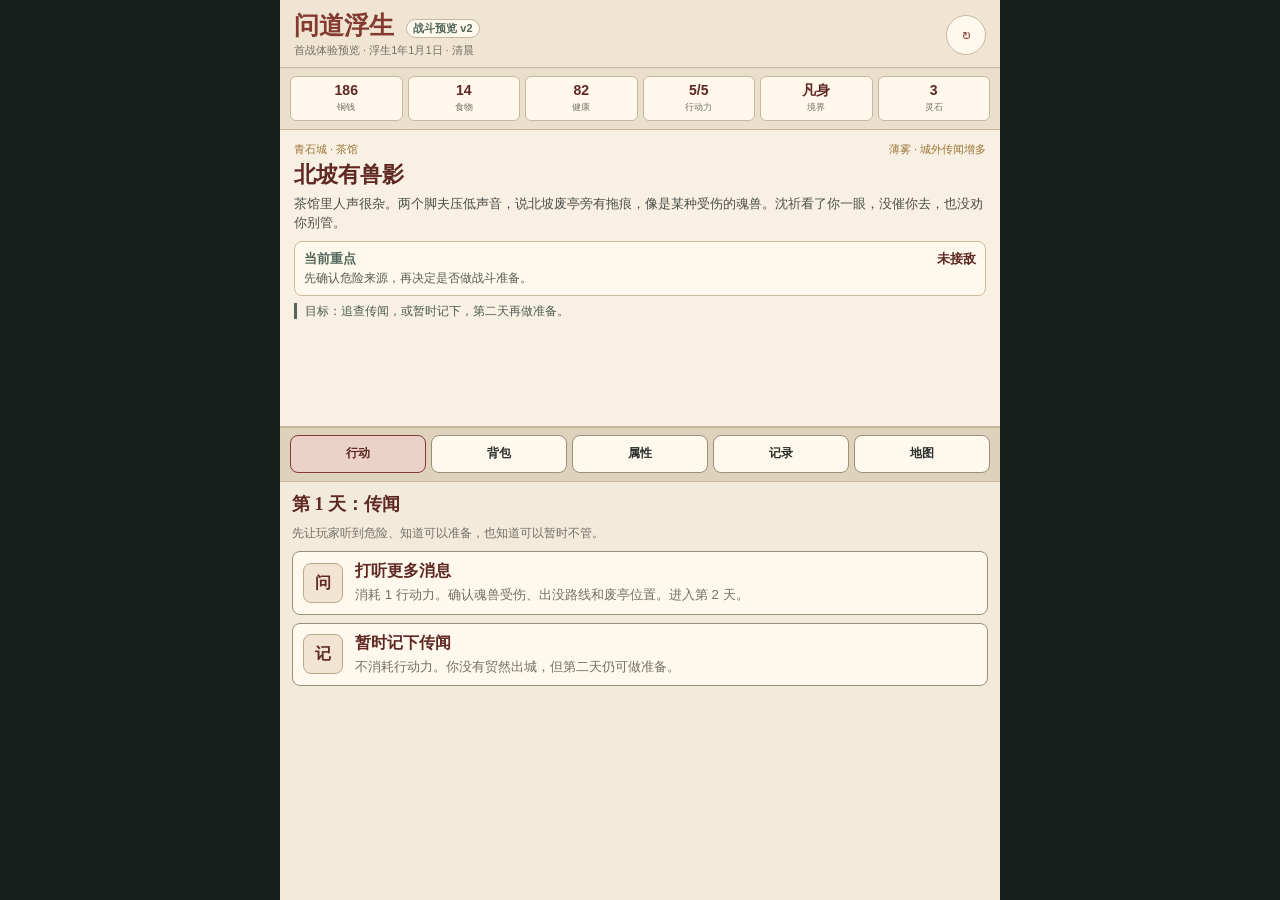
==== commit a97701e8: "Show combat preview version label" ====
--- a/wendao-combat-preview.html
+++ b/wendao-combat-preview.html
@@ -49,6 +49,17 @@
   color:var(--red);
   font:700 25px/1.1 serif;
 }
+.version{
+  display:inline-block;
+  margin-left:6px;
+  padding:2px 6px;
+  border:1px solid #c6b89f;
+  border-radius:99px;
+  color:var(--green);
+  background:#fff9ed;
+  font:700 11px/1.2 "Microsoft YaHei","PingFang SC",sans-serif;
+  vertical-align:middle;
+}
 .brand p{
   margin:3px 0 0;
   color:var(--muted);
@@ -296,7 +307,7 @@
 <main class="shell">
   <header class="top">
     <div class="brand">
-      <h1>问道浮生</h1>
+      <h1>问道浮生 <span class="version">战斗预览 v2</span></h1>
       <p id="subtitle">首战体验预览 · 浮生1年1月1日 · 清晨</p>
     </div>
     <button class="menu" id="resetBtn" aria-label="重置">↻</button>
